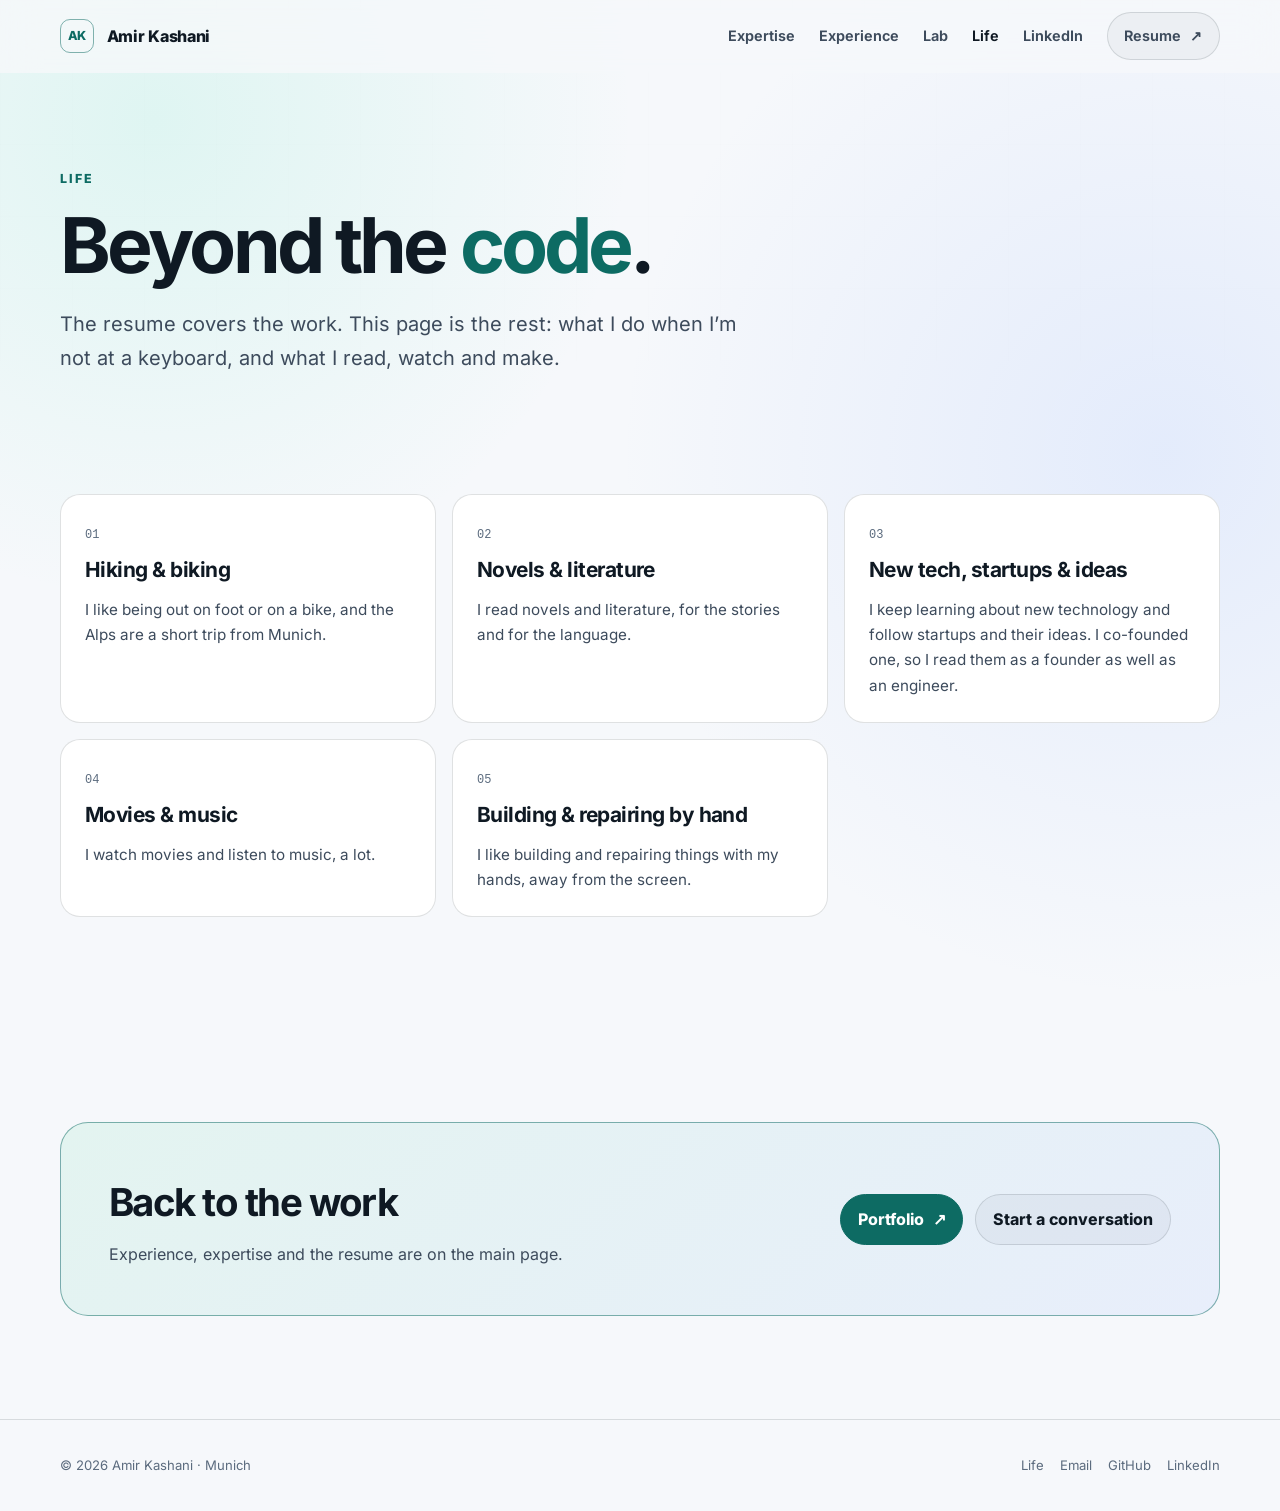
==== life.html @ 5e86ab6a "updated resume to a better form" ====
<!doctype html>
<html lang="en">
<head>
    <meta charset="utf-8">
    <meta name="viewport" content="width=device-width, initial-scale=1">
    <meta name="description" content="Amir Kashani outside of work: hiking and biking, novels and literature, new tech and startups, movies and music, building and repairing things by hand.">
    <meta name="color-scheme" content="dark light">
    <meta name="theme-color" content="#07111f">
    <meta property="og:type" content="website">
    <meta property="og:title" content="Amir Kashani — Life">
    <meta property="og:description" content="Outside of work: hiking and biking, novels, new tech and startups, movies and music, and building things by hand.">
    <meta property="og:url" content="https://aakpro.github.io/life.html">
    <meta property="og:image" content="https://aakpro.github.io/og-image.png">
    <meta property="og:image:alt" content="Amir Kashani, Senior iOS Engineer">
    <meta name="twitter:card" content="summary_large_image">
    <title>Amir Kashani — Life</title>
    <link rel="preload" href="fonts/inter-latin-wght-normal.woff2" as="font" type="font/woff2" crossorigin>
    <link rel="stylesheet" href="styles.css">
    <!-- Google tag (gtag.js) -->
    <script async src="https://www.googletagmanager.com/gtag/js?id=G-NG456J63QW"></script>
    <script>
      window.dataLayer = window.dataLayer || [];
      function gtag(){dataLayer.push(arguments);}
      gtag('js', new Date());

      gtag('config', 'G-NG456J63QW');
    </script>
    <script src="analytics.js" defer></script>
</head>
<body>
    <a class="skip-link" href="#main">Skip to content</a>
    <header class="site-header">
        <nav class="nav wrap" aria-label="Primary navigation">
            <a class="brand" href="index.html" aria-label="Amir Kashani, home">
                <span class="brand-mark" aria-hidden="true">AK</span>
                <span>Amir Kashani</span>
            </a>
            <div class="nav-links">
                <a href="index.html#expertise">Expertise</a>
                <a href="index.html#work">Experience</a>
                <a href="index.html#lab">Lab</a>
                <a href="life.html" aria-current="page">Life</a>
                <a href="https://www.linkedin.com/in/amirabbaskashani" target="_blank" rel="noopener noreferrer">LinkedIn</a>
                <a class="button button-quiet nav-resume" href="resume.html">Resume <span aria-hidden="true">↗</span></a>
            </div>
        </nav>
    </header>

    <main id="main">
        <section class="page-hero wrap" aria-labelledby="life-title">
            <p class="eyebrow">Life</p>
            <h1 id="life-title">Beyond the <span class="accent">code</span>.</h1>
            <p class="lede">The resume covers the work. This page is the rest: what I do when I’m not at a keyboard, and what I read, watch and make.</p>
        </section>

        <section class="section wrap" id="life-cards" aria-label="Interests">
            <div class="life-grid">
                <!-- To add a photo, put a resized copy in images/ and add inside the card, above .card-number:
                     <figure><img src="images/hiking.webp" alt="describe the photo" width="1200" height="800" loading="lazy"></figure> -->
                <article class="life-card">
                    <span class="card-number">01</span>
                    <h2>Hiking &amp; biking</h2>
                    <p>I like being out on foot or on a bike, and the Alps are a short trip from Munich.</p>
                </article>
                <article class="life-card">
                    <span class="card-number">02</span>
                    <h2>Novels &amp; literature</h2>
                    <p>I read novels and literature, for the stories and for the language.</p>
                </article>
                <article class="life-card">
                    <span class="card-number">03</span>
                    <h2>New tech, startups &amp; ideas</h2>
                    <p>I keep learning about new technology and follow startups and their ideas. I co-founded one, so I read them as a founder as well as an engineer.</p>
                </article>
                <article class="life-card">
                    <span class="card-number">04</span>
                    <h2>Movies &amp; music</h2>
                    <p>I watch movies and listen to music, a lot.</p>
                </article>
                <article class="life-card">
                    <span class="card-number">05</span>
                    <h2>Building &amp; repairing by hand</h2>
                    <p>I like building and repairing things with my hands, away from the screen.</p>
                </article>
            </div>
        </section>

        <section class="section wrap" aria-label="Contact">
            <div class="cta-panel">
                <div>
                    <h2>Back to the work</h2>
                    <p>Experience, expertise and the resume are on the main page.</p>
                </div>
                <div class="cta-actions">
                    <a class="button button-primary" href="index.html">Portfolio <span aria-hidden="true">↗</span></a>
                    <a class="button button-quiet" href="mailto:kashaniamirabbas@gmail.com">Start a conversation</a>
                </div>
            </div>
        </section>
    </main>

    <footer class="site-footer">
        <div class="footer-row wrap">
            <span>© 2026 Amir Kashani · Munich</span>
            <div class="footer-links">
                <a href="life.html">Life</a>
                <a href="mailto:kashaniamirabbas@gmail.com">Email</a>
                <a href="https://github.com/aakpro" target="_blank" rel="noopener noreferrer">GitHub</a>
                <a href="https://www.linkedin.com/in/amirabbaskashani" target="_blank" rel="noopener noreferrer">LinkedIn</a>
            </div>
        </div>
    </footer>
</body>
</html>
---- styles.css ----
@font-face {
    font-family: "Inter";
    font-style: normal;
    font-weight: 100 900;
    font-display: swap;
    src: url("fonts/inter-latin-wght-normal.woff2") format("woff2-variations"), url("fonts/inter-latin-wght-normal.woff2") format("woff2");
}

:root {
    color-scheme: dark light;
    --ink: #f4f8fb;
    --strong: #dfe9f3;
    --muted: #a8b6c7;
    --faint: #8493a8;
    --canvas: #07111f;
    --canvas-deep: #040a13;
    --surface: rgba(16, 31, 50, 0.82);
    --surface-soft: rgba(255, 255, 255, 0.04);
    --header-bg: rgba(7, 17, 31, 0.78);
    --line: rgba(163, 190, 219, 0.17);
    --line-strong: rgba(102, 230, 195, 0.42);
    --accent: #66e6c3;
    --on-accent: #041612;
    --blue: #83aaff;
    --blue-soft: rgba(131, 170, 255, 0.09);
    --chip-ink: #dce7f3;
    --glow-a: rgba(31, 96, 111, 0.32);
    --glow-b: rgba(47, 68, 136, 0.24);
    --grid-line: rgba(255, 255, 255, .045);
    --card-grad: linear-gradient(155deg, rgba(21, 43, 66, .92), rgba(9, 20, 35, .88));
    --cta-grad: linear-gradient(140deg, rgba(25, 63, 67, .8), rgba(17, 31, 56, .85));
    --resume-bg: #0a1625;
    --resume-top: linear-gradient(135deg, #102d3c, #101e36 70%);
    --max: 1160px;
    --shadow: 0 30px 90px rgba(0, 0, 0, 0.28);
}

@media (prefers-color-scheme: light) {
    :root {
        --ink: #0f1923;
        --strong: #0f1923;
        --muted: #3d4b5c;
        --faint: #5b6b7e;
        --canvas: #f6f8fb;
        --canvas-deep: #eaeff5;
        --surface: #ffffff;
        --surface-soft: rgba(15, 25, 35, 0.035);
        --header-bg: rgba(246, 248, 251, 0.82);
        --line: rgba(15, 25, 35, 0.13);
        --line-strong: rgba(13, 107, 99, 0.5);
        --accent: #0d6b63;
        --on-accent: #ffffff;
        --blue: #1d4ed8;
        --blue-soft: rgba(29, 78, 216, 0.08);
        --chip-ink: #1f2d3d;
        --glow-a: rgba(102, 230, 195, 0.16);
        --glow-b: rgba(131, 170, 255, 0.16);
        --grid-line: rgba(15, 25, 35, .05);
        --card-grad: linear-gradient(155deg, #ffffff, #eef3f8);
        --cta-grad: linear-gradient(140deg, #e3f4f0, #e8eefb);
        --resume-bg: #ffffff;
        --resume-top: linear-gradient(135deg, #e6f3f1, #eaf0fa 70%);
        --shadow: 0 30px 90px rgba(15, 25, 35, 0.12);
    }
}

* { box-sizing: border-box; }
html { scroll-behavior: smooth; }
body {
    margin: 0;
    min-width: 280px;
    color: var(--ink);
    background:
        radial-gradient(circle at 12% 8%, var(--glow-a), transparent 30rem),
        radial-gradient(circle at 91% 30%, var(--glow-b), transparent 34rem),
        var(--canvas);
    font-family: "Inter", ui-sans-serif, -apple-system, BlinkMacSystemFont, "Segoe UI", sans-serif;
    font-size: 16px;
    line-height: 1.65;
    text-rendering: optimizeLegibility;
}

body::before {
    position: fixed;
    inset: 0;
    z-index: -1;
    content: "";
    opacity: 0.16;
    background-image: linear-gradient(var(--grid-line) 1px, transparent 1px), linear-gradient(90deg, var(--grid-line) 1px, transparent 1px);
    background-size: 72px 72px;
    mask-image: linear-gradient(to bottom, black, transparent 80%);
}

a { color: inherit; }
img { max-width: 100%; }
:focus-visible { outline: 2px solid var(--accent); outline-offset: 3px; }
.wrap { width: min(calc(100% - 3rem), var(--max)); margin-inline: auto; }
.sr-only { position: absolute; width: 1px; height: 1px; margin: -1px; padding: 0; overflow: hidden; clip: rect(0 0 0 0); white-space: nowrap; border: 0; }
.skip-link { position: fixed; top: -5rem; left: 1rem; z-index: 99; padding: .75rem 1rem; border-radius: .65rem; color: var(--on-accent); background: var(--accent); font-weight: 800; }
.skip-link:focus { top: 1rem; }

.site-header {
    position: sticky;
    top: 0;
    z-index: 50;
    border-bottom: 1px solid transparent;
    background: var(--header-bg);
    backdrop-filter: blur(18px);
}
.nav { min-height: 72px; display: flex; align-items: center; justify-content: space-between; gap: 2rem; }
.brand { display: inline-flex; align-items: center; gap: .8rem; text-decoration: none; font-weight: 800; letter-spacing: -.02em; }
.brand-mark { display: grid; place-items: center; width: 34px; height: 34px; border: 1px solid var(--line-strong); border-radius: 10px; color: var(--accent); font-size: .78rem; }
.nav-links { display: flex; align-items: center; gap: 1.5rem; }
.nav-links a { color: var(--muted); text-decoration: none; font-size: .9rem; font-weight: 650; }
.nav-links a:hover, .nav-links a:focus-visible { color: var(--ink); }
.nav-links a[aria-current="page"] { color: var(--ink); }

.button { display: inline-flex; min-height: 48px; align-items: center; justify-content: center; gap: .55rem; padding: .7rem 1.05rem; border: 1px solid var(--line); border-radius: 999px; color: inherit; font: inherit; font-weight: 760; text-decoration: none; cursor: pointer; transition: transform .2s ease, border-color .2s ease, background .2s ease; }
.button:hover { transform: translateY(-2px); border-color: var(--line-strong); }
.button-primary { color: var(--on-accent); background: var(--accent); border-color: var(--accent); }
.button-quiet { background: var(--surface-soft); }

/* Home: hero */
.hero { min-height: calc(100vh - 72px); display: grid; grid-template-columns: minmax(0, 1.25fr) minmax(300px, .75fr); gap: clamp(2.5rem, 7vw, 7rem); align-items: center; padding-block: 5rem; }
.eyebrow { margin: 0 0 1.15rem; color: var(--accent); font-size: .78rem; font-weight: 800; letter-spacing: .17em; text-transform: uppercase; }
.hero h1 { max-width: 820px; margin: 0; font-size: clamp(3rem, 7.2vw, 6rem); line-height: .98; letter-spacing: -.05em; }
.hero h1 .accent, .page-hero h1 .accent { color: var(--accent); }
.hero .lede { max-width: 720px; margin: 1.8rem 0 0; color: var(--muted); font-size: clamp(1.08rem, 2vw, 1.28rem); line-height: 1.7; }
.hero .lede strong { color: var(--ink); font-weight: 680; }
.hero-actions { display: flex; flex-wrap: wrap; gap: .8rem; margin-top: 2rem; }
.profile-card { position: relative; padding: 1.25rem; overflow: hidden; border: 1px solid var(--line); border-radius: 28px; background: var(--card-grad); box-shadow: var(--shadow); }
.profile-card::after { position: absolute; right: -3rem; bottom: -4rem; width: 11rem; height: 11rem; content: ""; border-radius: 50%; background: rgba(102, 230, 195, .11); filter: blur(2px); pointer-events: none; }
.portrait { display: block; width: 100%; height: auto; aspect-ratio: 1 / 1.05; object-fit: cover; border-radius: 20px; filter: saturate(.82) contrast(1.04); }
.profile-meta { position: relative; z-index: 1; padding: 1.1rem .25rem .25rem; }
.profile-meta strong { display: block; font-size: 1.1rem; }
.profile-meta span { color: var(--muted); font-size: .9rem; }
.availability { display: flex; align-items: center; gap: .55rem; margin-top: .8rem; color: var(--muted); font-size: .82rem; }
.dot { flex: none; width: .48rem; height: .48rem; border-radius: 50%; background: var(--accent); box-shadow: 0 0 0 .3rem rgba(102,230,195,.12); }

.proof { border-block: 1px solid var(--line); background: var(--surface-soft); }
.proof-grid { display: grid; grid-template-columns: repeat(4, 1fr); }
.proof-item { padding: 1.5rem; border-right: 1px solid var(--line); }
.proof-item:last-child { border-right: 0; }
.proof-item strong { display: block; color: var(--ink); font-size: clamp(1.45rem, 3vw, 2.15rem); letter-spacing: -.04em; }
.proof-item span { color: var(--muted); font-size: .82rem; }

.section { padding-block: clamp(4rem, 8vw, 7rem); }
.section-heading { display: grid; grid-template-columns: minmax(170px, .38fr) 1fr; gap: 2rem; align-items: start; margin-bottom: 2.5rem; }
.section-kicker { color: var(--accent); font-size: .78rem; font-weight: 800; letter-spacing: .14em; text-transform: uppercase; }
.section-heading h2 { max-width: 760px; margin: 0; font-size: clamp(2rem, 4.3vw, 3.5rem); line-height: 1.06; letter-spacing: -.045em; }
.section-heading p { max-width: 680px; margin: 1rem 0 0; color: var(--muted); }

/* Home: expertise map. Pure CSS: a radio group inside the cards drives the panels and the highlights below. */
.area-picker { margin: 0; padding: 0; border: 0; min-width: 0; }
.area-picker legend { padding: 0; margin-bottom: 1rem; color: var(--muted); font-size: .92rem; }
.area-grid { display: grid; grid-template-columns: repeat(5, minmax(0, 1fr)); gap: .85rem; }
.area-card { position: relative; display: flex; flex-direction: column; gap: .55rem; padding: 1.15rem 1.1rem 1.25rem; border: 1px solid var(--line); border-radius: 18px; background: var(--surface); cursor: pointer; transition: transform .2s ease, border-color .2s ease, background .2s ease; }
.area-card:hover { transform: translateY(-2px); border-color: var(--line-strong); }
.area-card .area-num { color: var(--faint); font-family: ui-monospace, SFMono-Regular, Menlo, monospace; font-size: .72rem; }
.area-card .area-title { font-size: 1.02rem; font-weight: 750; line-height: 1.25; letter-spacing: -.02em; }
.area-card .area-line { color: var(--muted); font-size: .84rem; line-height: 1.5; }
.area-reset { display: inline-flex; align-items: center; margin-top: 1rem; padding: .4rem .85rem; border: 1px solid var(--line); border-radius: 999px; color: var(--muted); font-size: .82rem; font-weight: 650; cursor: pointer; }
.area-reset:hover { color: var(--ink); border-color: var(--line-strong); }
.area-panels { margin-top: 1.5rem; }
.area-panel { display: none; padding: clamp(1.4rem, 3vw, 2.2rem); border: 1px solid var(--line-strong); border-radius: 22px; background: var(--card-grad); }
.area-panel h3 { margin: 0 0 .6rem; font-size: 1.4rem; letter-spacing: -.03em; }
.area-depth { max-width: 760px; margin: 0 0 1.1rem; color: var(--muted); }
.area-proof { margin: 0 0 1.25rem; padding: 0; list-style: none; display: grid; gap: .55rem; }
.area-proof li { position: relative; padding-left: 1.1rem; color: var(--muted); font-size: .95rem; line-height: 1.55; }
.area-proof li::before { position: absolute; left: 0; color: var(--accent); content: "›"; }
.area-proof strong { color: var(--strong); font-weight: 680; }
.chips { display: flex; flex-wrap: wrap; gap: .5rem; margin-top: 1.25rem; }
.area-panel .chips { margin-top: 0; }
.chip { padding: .34rem .62rem; border: 1px solid var(--line); border-radius: 999px; color: var(--chip-ink); background: var(--surface-soft); font-size: .78rem; }

/* Startup-time demo: two bars racing to the same finish line */
.startup-demo { display: grid; gap: .5rem; max-width: 520px; margin: 0 0 1.25rem; }
.startup-demo .bar { height: 2rem; border-radius: 8px; overflow: hidden; background: var(--surface-soft); border: 1px solid var(--line); }
.startup-demo .bar span { display: flex; align-items: center; height: 100%; padding-inline: .7rem; font-size: .8rem; font-weight: 700; white-space: nowrap; animation: grow linear both; transform-origin: left; }
.startup-demo .bar-before span { width: 100%; color: var(--ink); background: rgba(255, 184, 107, .38); animation-duration: 4.5s; }
.startup-demo .bar-after span { width: 22%; color: var(--on-accent); background: var(--accent); animation-duration: 1s; }
@keyframes grow { from { transform: scaleX(0); } to { transform: scaleX(1); } }

/* The filter needs :has(). Older browsers just get every panel, no cards to click. */
@supports selector(:has(a)) {
    .area-card:has(input:checked) { border-color: var(--line-strong); background: var(--card-grad); box-shadow: 0 0 0 1px var(--line-strong); }
    .area-card:has(input:focus-visible), .area-reset:has(input:focus-visible) { outline: 2px solid var(--accent); outline-offset: 3px; }
    main:has(input[value="ios"]:checked) .area-panel[data-area="ios"],
    main:has(input[value="devices"]:checked) .area-panel[data-area="devices"],
    main:has(input[value="media"]:checked) .area-panel[data-area="media"],
    main:has(input[value="agentic"]:checked) .area-panel[data-area="agentic"],
    main:has(input[value="leadership"]:checked) .area-panel[data-area="leadership"] { display: block; }
    /* Dim everything tagged with an area, then bring the matching items back. */
    :where(main:has(input[name="area"]:checked:not([value="all"]))) [data-areas] { opacity: .5; transition: opacity .25s ease; }
    main:has(input[value="ios"]:checked) [data-areas~="ios"],
    main:has(input[value="devices"]:checked) [data-areas~="devices"],
    main:has(input[value="media"]:checked) [data-areas~="media"],
    main:has(input[value="agentic"]:checked) [data-areas~="agentic"],
    main:has(input[value="leadership"]:checked) [data-areas~="leadership"] { opacity: 1; }
}
@supports not selector(:has(a)) {
    .area-panel { display: block; margin-bottom: 1rem; }
    .area-grid, .area-reset, .area-picker legend { display: none; }
}

.work-list { border-top: 1px solid var(--line); }
.work-item { display: grid; grid-template-columns: 180px minmax(0, 1fr) auto; gap: 1.5rem; padding: 1.65rem 0; border-bottom: 1px solid var(--line); }
.work-date { color: var(--faint); font-family: ui-monospace, SFMono-Regular, Menlo, monospace; font-size: .78rem; }
.work-item h3 { margin: 0 0 .35rem; font-size: 1.18rem; }
.work-item p { max-width: 720px; margin: 0; color: var(--muted); font-size: .92rem; }
.work-tag { align-self: start; padding: .35rem .6rem; border-radius: 999px; color: var(--blue); background: var(--blue-soft); font-size: .75rem; white-space: nowrap; }

.lab-grid { display: grid; grid-template-columns: repeat(auto-fit, minmax(300px, 1fr)); gap: 1rem; margin-bottom: 2.5rem; }
.lab-card { display: flex; flex-direction: column; padding: 1.35rem 1.45rem; border: 1px solid var(--line); border-radius: 18px; background: var(--surface); text-decoration: none; transition: transform .2s ease, border-color .2s ease; }
.lab-card:hover { transform: translateY(-2px); border-color: var(--line-strong); }
.lab-tag { font-family: ui-monospace, SFMono-Regular, Menlo, monospace; font-size: .75rem; color: var(--accent); }
.lab-card h3 { margin: .55rem 0 .35rem; font-size: 1.1rem; }
.lab-card p { margin: 0; color: var(--muted); font-size: .9rem; line-height: 1.55; }
.lab-card .lab-link { margin-top: auto; padding-top: 1rem; color: var(--accent); font-size: .84rem; font-weight: 700; }
.lab-note { margin: 0 0 2.5rem; color: var(--faint); font-size: .86rem; }

.cta-panel { display: flex; justify-content: space-between; gap: 2rem; align-items: center; padding: clamp(1.5rem, 4vw, 3rem); border: 1px solid var(--line-strong); border-radius: 28px; background: var(--cta-grad); }
.cta-panel h2 { margin: 0 0 .4rem; font-size: clamp(1.55rem, 3vw, 2.4rem); letter-spacing: -.04em; }
.cta-panel p { margin: 0; color: var(--muted); }
.cta-actions { display: flex; flex-wrap: wrap; gap: .75rem; align-items: center; }

.site-footer { padding-block: 2.2rem; border-top: 1px solid var(--line); color: var(--faint); font-size: .82rem; }
.footer-row { display: flex; justify-content: space-between; gap: 1rem; }
.footer-links { display: flex; flex-wrap: wrap; gap: 1rem; }
.footer-links a { text-decoration: none; }
.footer-links a:hover { color: var(--accent); }

/* Life page */
.page-hero { padding-block: clamp(3.5rem, 8vw, 6rem) 1rem; }
.page-hero h1 { max-width: 820px; margin: 0; font-size: clamp(2.6rem, 6vw, 4.8rem); line-height: 1; letter-spacing: -.05em; }
.page-hero .lede { max-width: 700px; margin: 1.4rem 0 0; color: var(--muted); font-size: clamp(1.05rem, 2vw, 1.25rem); line-height: 1.7; }
.life-grid { display: grid; grid-template-columns: repeat(auto-fit, minmax(300px, 1fr)); gap: 1rem; }
.life-card { padding: 1.5rem; border: 1px solid var(--line); border-radius: 20px; background: var(--surface); }
.life-card figure { margin: -.25rem -.25rem 1.1rem; aspect-ratio: 3 / 2; overflow: hidden; border-radius: 14px; background: var(--surface-soft); }
.life-card figure img { display: block; width: 100%; height: 100%; object-fit: cover; }
.life-card .card-number { color: var(--faint); font-family: ui-monospace, SFMono-Regular, Menlo, monospace; font-size: .75rem; }
.life-card h2 { margin: .5rem 0 .6rem; font-size: 1.3rem; letter-spacing: -.025em; }
.life-card p { margin: 0; color: var(--muted); font-size: .95rem; }

/* Resume */
.resume-body { background: var(--canvas-deep); }
.resume-shell { width: min(calc(100% - 3rem), 960px); margin: 2.5rem auto 4rem; overflow: hidden; border: 1px solid var(--line); border-radius: 28px; background: var(--resume-bg); box-shadow: var(--shadow); }
.resume-top { position: relative; padding: clamp(2rem, 5vw, 3.5rem); overflow: hidden; border-bottom: 1px solid var(--line); background: var(--resume-top); }
.resume-top::after { position: absolute; right: -4rem; top: -5rem; width: 18rem; height: 18rem; content: ""; border: 1px solid rgba(102,230,195,.16); border-radius: 50%; box-shadow: 0 0 0 3rem rgba(102,230,195,.025), 0 0 0 6rem rgba(102,230,195,.02); }
.resume-top-content { position: relative; z-index: 1; }
.resume-top h1 { margin: 0 0 .5rem; font-size: clamp(2.5rem, 7vw, 4.2rem); line-height: .95; letter-spacing: -.065em; }
.resume-title { color: var(--accent); font-size: clamp(1.1rem, 2.4vw, 1.4rem); font-weight: 700; line-height: 1.35; }
.resume-sub { margin: .2rem 0 0; color: var(--muted); font-size: .95rem; }
.contact-row { display: flex; flex-wrap: wrap; gap: .55rem 1.2rem; margin-top: 1.4rem; color: var(--muted); font-size: .86rem; }
.contact-row a { overflow-wrap: anywhere; text-decoration: none; }
.contact-row a:hover { color: var(--accent); }
.resume-content { display: block; width: 100%; padding: clamp(2rem, 5vw, 3.5rem); }
.resume-section { margin-bottom: 2.8rem; scroll-margin-top: 6rem; }
.resume-section:last-child { margin-bottom: 0; }
.resume-section h2 { display: flex; align-items: center; gap: .8rem; margin: 0 0 1.2rem; font-size: .84rem; color: var(--accent); letter-spacing: .14em; text-transform: uppercase; }
.resume-section h2::after { height: 1px; flex: 1; content: ""; background: var(--line); }
.summary { margin: 0; color: var(--strong); font-size: 1.02rem; line-height: 1.75; }
.skill-row { margin-bottom: .8rem; font-size: .92rem; line-height: 1.6; color: var(--muted); }
.skill-row strong { color: var(--ink); font-weight: 700; margin-right: .35rem; }
.experience { position: relative; padding-left: 1.5rem; margin-bottom: 2rem; border-left: 1px solid var(--line); }
.experience::before { position: absolute; left: -.3rem; top: .3rem; width: .52rem; height: .52rem; content: ""; border: 2px solid var(--resume-bg); border-radius: 50%; background: var(--accent); }
.experience-head { display: flex; justify-content: space-between; gap: 1rem; align-items: baseline; }
.experience h3 { margin: 0; font-size: 1.08rem; letter-spacing: -.015em; }
.company { color: var(--blue); font-weight: 700; }
.date { color: var(--faint); font-family: ui-monospace, SFMono-Regular, Menlo, monospace; font-size: .76rem; white-space: nowrap; }
.role-meta { margin: .3rem 0 .85rem; color: var(--faint); font-size: .82rem; }
.experience ul { margin: 0; padding: 0; list-style: none; }
.experience li { position: relative; margin: .6rem 0; padding-left: 1rem; color: var(--muted); font-size: .89rem; line-height: 1.55; }
.experience li::before { position: absolute; left: 0; color: var(--accent); content: "›"; }
.experience li strong { color: var(--strong); }
.project-bullets { margin: 0; padding: 0; list-style: none; }
.project-bullets li { position: relative; margin: .55rem 0; padding-left: 1.1rem; color: var(--muted); font-size: .89rem; line-height: 1.55; }
.project-bullets li::before { position: absolute; left: 0; color: var(--accent); content: "›"; }
.project-bullets li strong { color: var(--strong); }
.meta-section { display: block; }
.meta-subgroup { margin-bottom: 1.4rem; }
.meta-subgroup:last-child { margin-bottom: 0; }
.meta-subgroup p { margin: 0 0 .6rem; color: var(--muted); font-size: .9rem; line-height: 1.55; }
.meta-subgroup strong { color: var(--strong); }
.meta-detail { display: block; color: var(--faint); font-size: .82rem; margin-top: .15rem; }
.resume-actions { display: flex; flex-wrap: wrap; justify-content: center; gap: .7rem; margin: 1.2rem auto 0; }

@media (max-width: 1000px) {
    .area-grid { grid-template-columns: repeat(2, minmax(0, 1fr)); }
}

@media (max-width: 820px) {
    .wrap { width: min(calc(100% - 2rem), var(--max)); }
    .nav { min-height: 64px; }
    .nav-links a:not(.nav-resume) { display: none; }
    .hero { min-height: auto; grid-template-columns: 1fr; gap: 2.25rem; padding-block: 3.5rem; }
    .profile-card { display: grid; grid-template-columns: 112px minmax(0, 1fr); gap: 1rem; align-items: center; }
    .portrait { width: 112px; height: 112px; aspect-ratio: auto; align-self: center; }
    .profile-meta { padding: 0; }
    .proof-grid { grid-template-columns: repeat(2, 1fr); }
    .proof-item:nth-child(2) { border-right: 0; }
    .proof-item:nth-child(-n+2) { border-bottom: 1px solid var(--line); }
    .section-heading { grid-template-columns: 1fr; gap: .7rem; }
    .work-item { grid-template-columns: 110px minmax(0, 1fr); }
    .work-tag { display: none; }
    .resume-shell { width: min(calc(100% - 1.25rem), 960px); margin-block: .625rem 2rem; border-radius: 20px; }
}

@media (max-width: 560px) {
    .brand > span:last-child { display: none; }
    .hero h1 { font-size: clamp(2.6rem, 13vw, 4rem); }
    .hero-actions .button { width: 100%; }
    .profile-card { grid-template-columns: 88px minmax(0, 1fr); border-radius: 20px; }
    .portrait { width: 88px; height: 88px; }
    .proof-item { padding: 1.05rem; }
    .proof-item strong { font-size: 1.4rem; }
    .section { padding-block: 3.5rem; }
    .area-grid { grid-template-columns: 1fr; }
    .work-item { grid-template-columns: 1fr; gap: .35rem; }
    .cta-panel { align-items: stretch; flex-direction: column; }
    .cta-panel .button { width: 100%; }
    .footer-row { flex-direction: column; }
    .resume-top { padding: 1.75rem 1.25rem; }
    .resume-content { padding: 1.5rem 1.25rem; }
    .contact-row { flex-direction: column; gap: .4rem; }
    .experience-head { align-items: flex-start; flex-direction: column; gap: .2rem; }
    .date { white-space: normal; }
}

@media (prefers-reduced-motion: reduce) {
    html { scroll-behavior: auto; }
    .button, .area-card, .lab-card { transition: none; }
    .startup-demo .bar span { animation: none; }
}

@page {
    size: A4;
    margin: 12mm 14mm;
}

@media print {
    :root {
        color-scheme: light;
        --ink: #0f1923;
        --strong: #0f1923;
        --muted: #334155;
        --faint: #64748b;
        --accent: #0d6b63;
        --blue: #1d4ed8;
        --line: #cbd5e1;
    }
    html, body, .resume-body {
        color: var(--ink);
        background: #fff !important;
        /* Chrome can only embed the variable macOS system font as Type3 glyphs, which split
           words in the PDF text layer. Ligatures off, or "buffer" extracts as "buﬀer". */
        font-family: "Helvetica Neue", Helvetica, Arial, sans-serif;
        font-variant-ligatures: none;
        font-size: 9.5pt;
        line-height: 1.38;
        margin: 0;
        padding: 0;
    }
    body::before, .site-header, .resume-actions, .resume-top::after, .skip-link, .resume-photo {
        display: none !important;
    }
    .resume-shell {
        width: 100% !important;
        max-width: 100% !important;
        margin: 0 !important;
        border: 0 !important;
        border-radius: 0 !important;
        box-shadow: none !important;
        background: #fff !important;
    }
    .resume-top {
        display: block !important;
        padding: 0 0 8pt 0 !important;
        margin-bottom: 10pt !important;
        border-bottom: 1.5pt solid var(--line) !important;
        background: none !important;
    }
    .resume-top-content { display: block !important; }
    .resume-top h1 {
        font-size: 24pt !important;
        margin: 0 0 2pt 0 !important;
        line-height: 1.1;
        letter-spacing: -.01em;
        color: #09131d;
    }
    .resume-title {
        font-size: 12pt !important;
        font-weight: 700;
        color: var(--accent) !important;
        margin-bottom: 1pt;
    }
    .resume-sub {
        font-size: 9.5pt;
        color: var(--muted);
        margin: 0 0 3pt 0;
    }
    .eyebrow { display: none; }
    .contact-row {
        display: flex;
        flex-wrap: wrap;
        gap: 2pt 12pt;
        margin-top: 3pt !important;
        font-size: 9pt;
        color: var(--muted);
    }
    .resume-content {
        display: block !important;
        width: 100% !important;
        padding: 0 !important;
    }
    .resume-section {
        margin-bottom: 10pt !important;
        break-inside: auto !important;
    }
    .resume-section h2 {
        font-size: 9pt !important;
        letter-spacing: .04em; /* wider spacing extracts as "P R O F I L E" */
        margin: 0 0 5pt 0 !important;
        color: var(--accent);
        border-bottom: 1pt solid var(--line);
        padding-bottom: 2pt;
        break-after: avoid;
    }
    .resume-section h2::after { display: none; }
    .summary {
        font-size: 9.5pt !important;
        line-height: 1.4;
        color: var(--muted) !important;
        margin: 0;
    }
    .skill-row {
        margin-bottom: 3pt !important;
        font-size: 9pt !important;
        line-height: 1.32;
        color: var(--muted) !important;
    }
    .skill-row strong {
        color: #09131d !important;
        font-size: 9pt !important;
    }
    .experience {
        padding-left: 9pt !important;
        margin-bottom: 8pt !important;
        border-left: 1.5pt solid var(--line) !important;
        break-inside: avoid;
    }
    .experience::before {
        left: -3.5pt !important;
        top: 3pt !important;
        width: 4pt !important;
        height: 4pt !important;
        border-color: #fff !important;
    }
    .experience-head {
        display: flex;
        justify-content: space-between;
        gap: 4pt;
        align-items: baseline;
        break-after: avoid;
    }
    .experience h3 {
        font-size: 10.5pt !important;
        margin: 0;
    }
    .company { color: var(--blue) !important; }
    .date {
        font-size: 8.5pt !important;
    }
    .role-meta {
        font-size: 8.8pt !important;
        margin: 1pt 0 3pt 0 !important;
        break-after: avoid;
    }
    .experience li {
        margin: 2pt 0 !important;
        padding-left: 8pt !important;
        font-size: 9.2pt !important;
        line-height: 1.32;
        color: var(--muted) !important;
        break-inside: avoid;
    }
    .experience li strong {
        color: #0f1923 !important;
    }
    .project-bullets {
        margin: 0;
        padding: 0;
        list-style: none;
    }
    .project-bullets li {
        position: relative;
        margin: 2pt 0 !important;
        padding-left: 8pt !important;
        font-size: 9.2pt !important;
        line-height: 1.32;
        color: var(--muted) !important;
        break-inside: avoid;
    }
    .project-bullets li::before {
        position: absolute;
        left: 0;
        color: var(--accent);
        content: "›";
    }
    .project-bullets li strong {
        color: #0f1923 !important;
    }
    .meta-section { display: block !important; }
    .meta-subgroup {
        break-inside: avoid;
    }
    .meta-subgroup p {
        font-size: 9.2pt !important;
        line-height: 1.3;
        margin: 0 0 3pt 0 !important;
        color: var(--muted) !important;
    }
    .meta-subgroup strong {
        color: #0f1923 !important;
    }
    .meta-detail {
        font-size: 8.6pt !important;
        color: var(--faint) !important;
    }
    /* Chrome writes the PDF text layer in paint order, and positioned boxes paint after
       static ones. Positioning every box keeps the text in DOM order for ATS parsers. */
    .resume-shell :is(header, div, section, article, h1, h2, h3, p, ul, li, time) { position: relative; }
    .resume-top-content { z-index: auto !important; }
    .experience li::before,
    .project-bullets li::before {
        position: static;
        display: inline-block;
        width: 8pt;
        margin-left: -8pt;
    }
    a { text-decoration: none; }
}
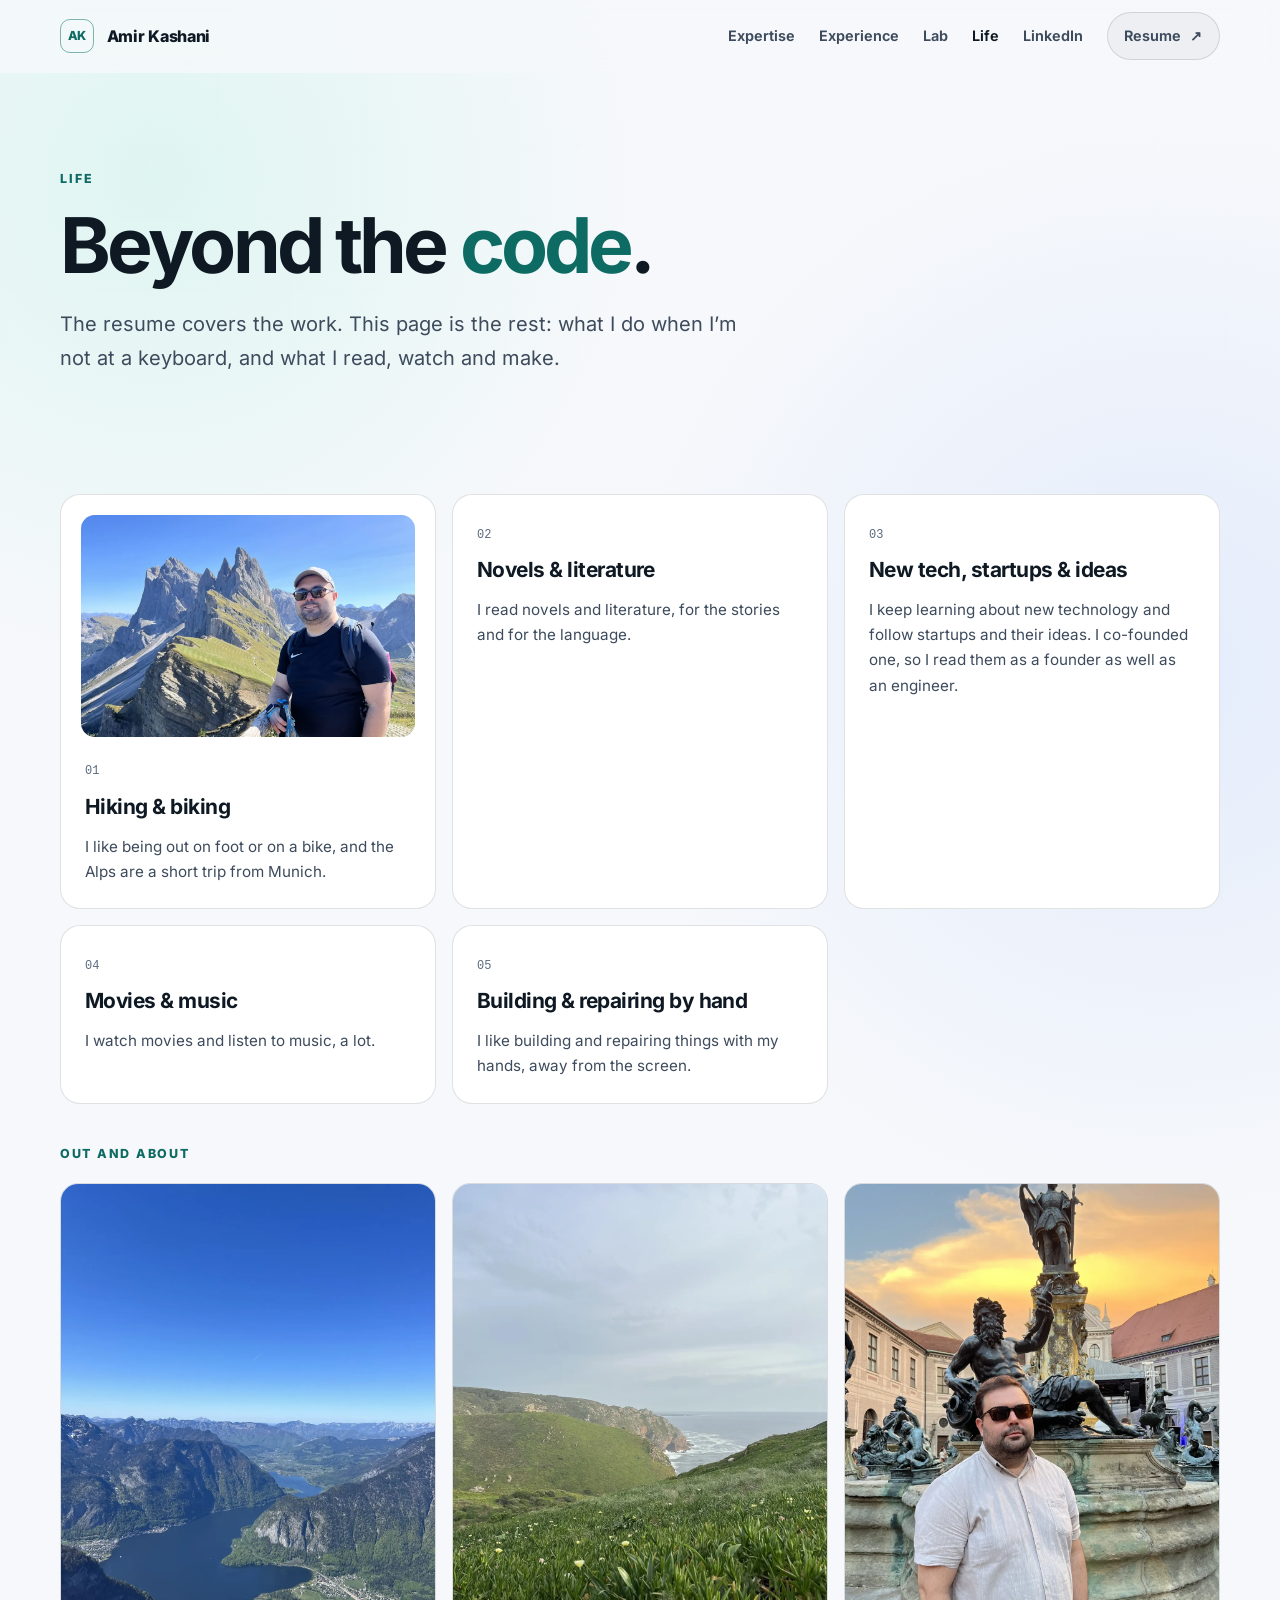
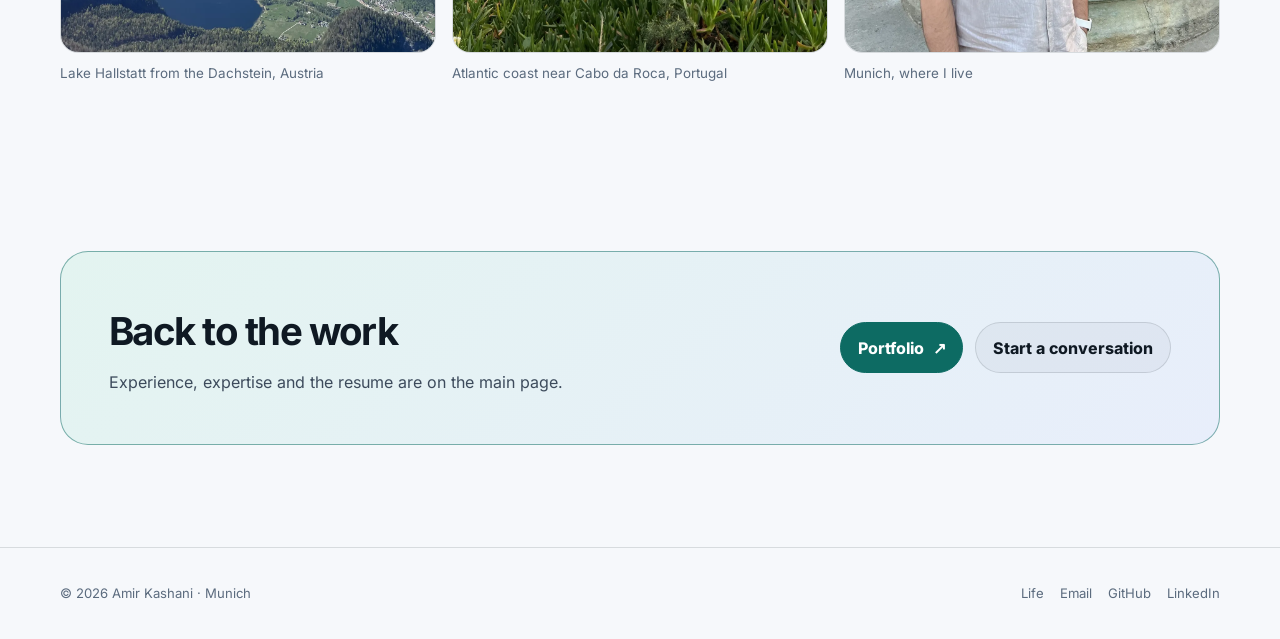
==== commit 5b9b159a: "added images" ====
--- a/life.html
+++ b/life.html
@@ -53,11 +53,13 @@
             <p class="lede">The resume covers the work. This page is the rest: what I do when I’m not at a keyboard, and what I read, watch and make.</p>
         </section>
 
-        <section class="section wrap" id="life-cards" aria-label="Interests">
+        <section class="section wrap" id="life-cards" aria-label="Interests" style="padding-bottom: 2.5rem">
             <div class="life-grid">
-                <!-- To add a photo, put a resized copy in images/ and add inside the card, above .card-number:
-                     <figure><img src="images/hiking.webp" alt="describe the photo" width="1200" height="800" loading="lazy"></figure> -->
+                <!-- To add a photo to a card: put a resized, EXIF-free copy in images/ and add
+                     <figure><img src="images/NAME.webp" alt="…" width="…" height="…" loading="lazy"></figure>
+                     above its .card-number. -->
                 <article class="life-card">
+                    <figure><img src="images/hike-seceda.webp" alt="Amir hiking with trekking poles on the Seceda ridge in the Dolomites" width="1200" height="1600" loading="lazy" style="object-position: 50% 42%"></figure>
                     <span class="card-number">01</span>
                     <h2>Hiking &amp; biking</h2>
                     <p>I like being out on foot or on a bike, and the Alps are a short trip from Munich.</p>
@@ -82,6 +84,24 @@
                     <h2>Building &amp; repairing by hand</h2>
                     <p>I like building and repairing things with my hands, away from the screen.</p>
                 </article>
+            </div>
+        </section>
+
+        <section class="wrap life-gallery-section" aria-labelledby="gallery-title">
+            <h2 id="gallery-title" class="section-kicker">Out and about</h2>
+            <div class="life-gallery">
+                <figure>
+                    <img src="images/hike-dachstein.webp" alt="Lake Hallstatt and the surrounding mountains seen from the Dachstein" width="1200" height="1600" loading="lazy">
+                    <figcaption>Lake Hallstatt from the Dachstein, Austria</figcaption>
+                </figure>
+                <figure>
+                    <img src="images/hike-coast.webp" alt="Green cliffs above the Atlantic Ocean" width="1200" height="1600" loading="lazy">
+                    <figcaption>Atlantic coast near Cabo da Roca, Portugal</figcaption>
+                </figure>
+                <figure>
+                    <img src="images/munich.webp" alt="Amir in front of the Wittelsbach fountain in the Munich Residenz at sunset" width="1200" height="1600" loading="lazy" style="object-position: 50% 60%">
+                    <figcaption>Munich, where I live</figcaption>
+                </figure>
             </div>
         </section>
 
--- a/styles.css
+++ b/styles.css
@@ -241,6 +241,12 @@
 .life-card .card-number { color: var(--faint); font-family: ui-monospace, SFMono-Regular, Menlo, monospace; font-size: .75rem; }
 .life-card h2 { margin: .5rem 0 .6rem; font-size: 1.3rem; letter-spacing: -.025em; }
 .life-card p { margin: 0; color: var(--muted); font-size: .95rem; }
+.life-gallery-section { padding-bottom: clamp(2rem, 5vw, 4rem); }
+.life-gallery-section .section-kicker { margin: 0 0 1.2rem; }
+.life-gallery { display: grid; grid-template-columns: repeat(auto-fit, minmax(240px, 1fr)); gap: 1rem; }
+.life-gallery figure { margin: 0; }
+.life-gallery img { display: block; width: 100%; height: auto; aspect-ratio: 4 / 5; object-fit: cover; border-radius: 18px; border: 1px solid var(--line); }
+.life-gallery figcaption { margin-top: .55rem; color: var(--faint); font-size: .84rem; }
 
 /* Resume */
 .resume-body { background: var(--canvas-deep); }
@@ -449,6 +455,8 @@
         border-left: 1.5pt solid var(--line) !important;
         break-inside: avoid;
     }
+    /* Long entries may break between bullets rather than leave half a page empty. */
+    .experience:has(li:nth-child(4)) { break-inside: auto; }
     .experience::before {
         left: -3.5pt !important;
         top: 3pt !important;
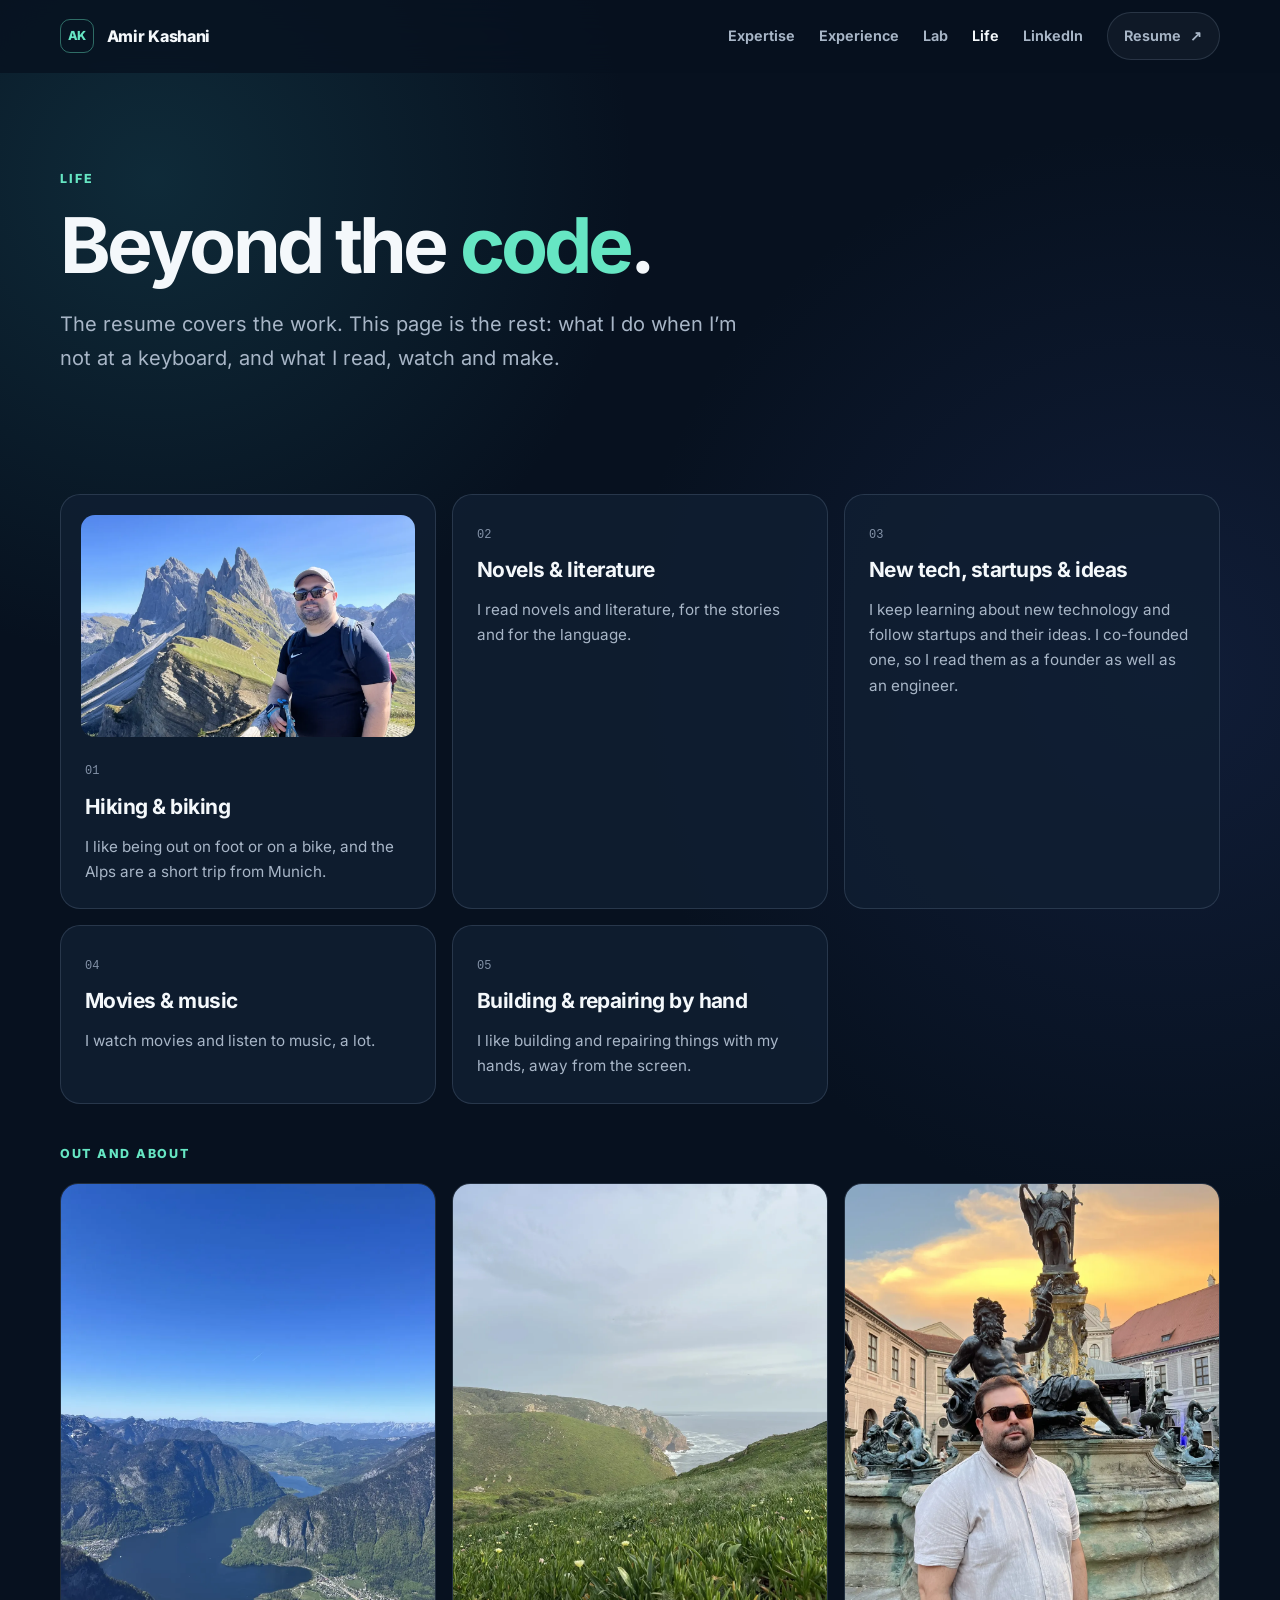
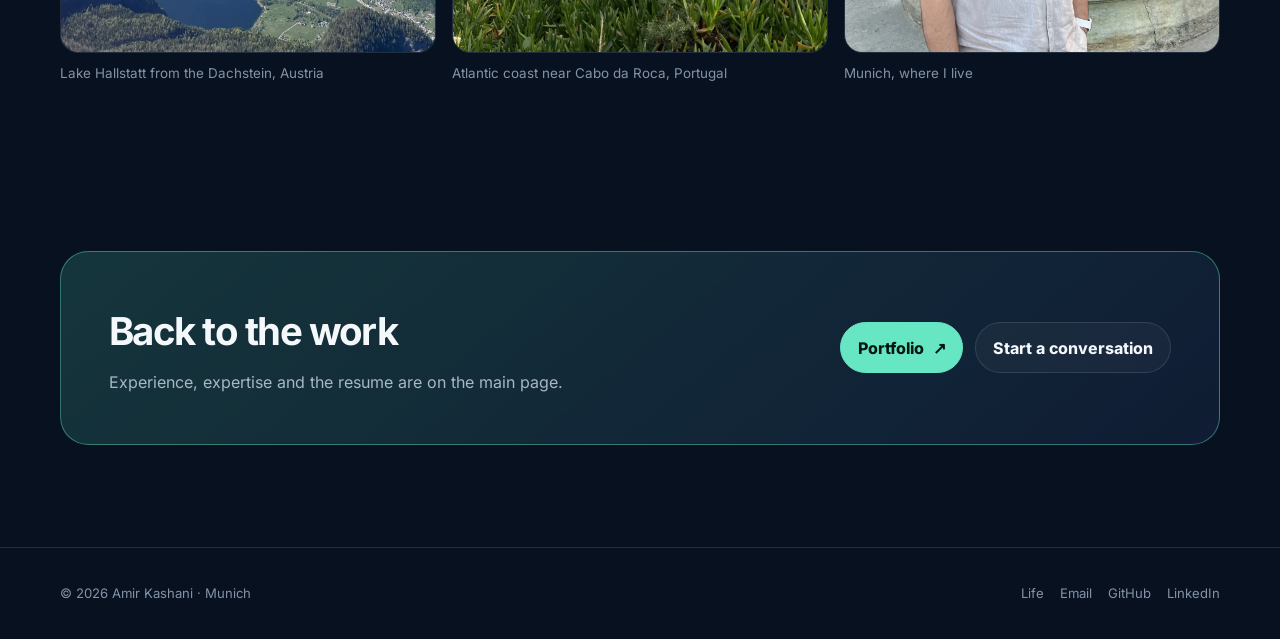
==== commit cadb0c52: "Enforce permanent dark theme across all pages" ====
--- a/life.html
+++ b/life.html
@@ -4,7 +4,7 @@
     <meta charset="utf-8">
     <meta name="viewport" content="width=device-width, initial-scale=1">
     <meta name="description" content="Amir Kashani outside of work: hiking and biking, novels and literature, new tech and startups, movies and music, building and repairing things by hand.">
-    <meta name="color-scheme" content="dark light">
+    <meta name="color-scheme" content="dark">
     <meta name="theme-color" content="#07111f">
     <meta property="og:type" content="website">
     <meta property="og:title" content="Amir Kashani — Life">
--- a/styles.css
+++ b/styles.css
@@ -7,7 +7,7 @@
 }
 
 :root {
-    color-scheme: dark light;
+    color-scheme: dark;
     --ink: #f4f8fb;
     --strong: #dfe9f3;
     --muted: #a8b6c7;
@@ -33,35 +33,6 @@
     --resume-top: linear-gradient(135deg, #102d3c, #101e36 70%);
     --max: 1160px;
     --shadow: 0 30px 90px rgba(0, 0, 0, 0.28);
-}
-
-@media (prefers-color-scheme: light) {
-    :root {
-        --ink: #0f1923;
-        --strong: #0f1923;
-        --muted: #3d4b5c;
-        --faint: #5b6b7e;
-        --canvas: #f6f8fb;
-        --canvas-deep: #eaeff5;
-        --surface: #ffffff;
-        --surface-soft: rgba(15, 25, 35, 0.035);
-        --header-bg: rgba(246, 248, 251, 0.82);
-        --line: rgba(15, 25, 35, 0.13);
-        --line-strong: rgba(13, 107, 99, 0.5);
-        --accent: #0d6b63;
-        --on-accent: #ffffff;
-        --blue: #1d4ed8;
-        --blue-soft: rgba(29, 78, 216, 0.08);
-        --chip-ink: #1f2d3d;
-        --glow-a: rgba(102, 230, 195, 0.16);
-        --glow-b: rgba(131, 170, 255, 0.16);
-        --grid-line: rgba(15, 25, 35, .05);
-        --card-grad: linear-gradient(155deg, #ffffff, #eef3f8);
-        --cta-grad: linear-gradient(140deg, #e3f4f0, #e8eefb);
-        --resume-bg: #ffffff;
-        --resume-top: linear-gradient(135deg, #e6f3f1, #eaf0fa 70%);
-        --shadow: 0 30px 90px rgba(15, 25, 35, 0.12);
-    }
 }
 
 * { box-sizing: border-box; }
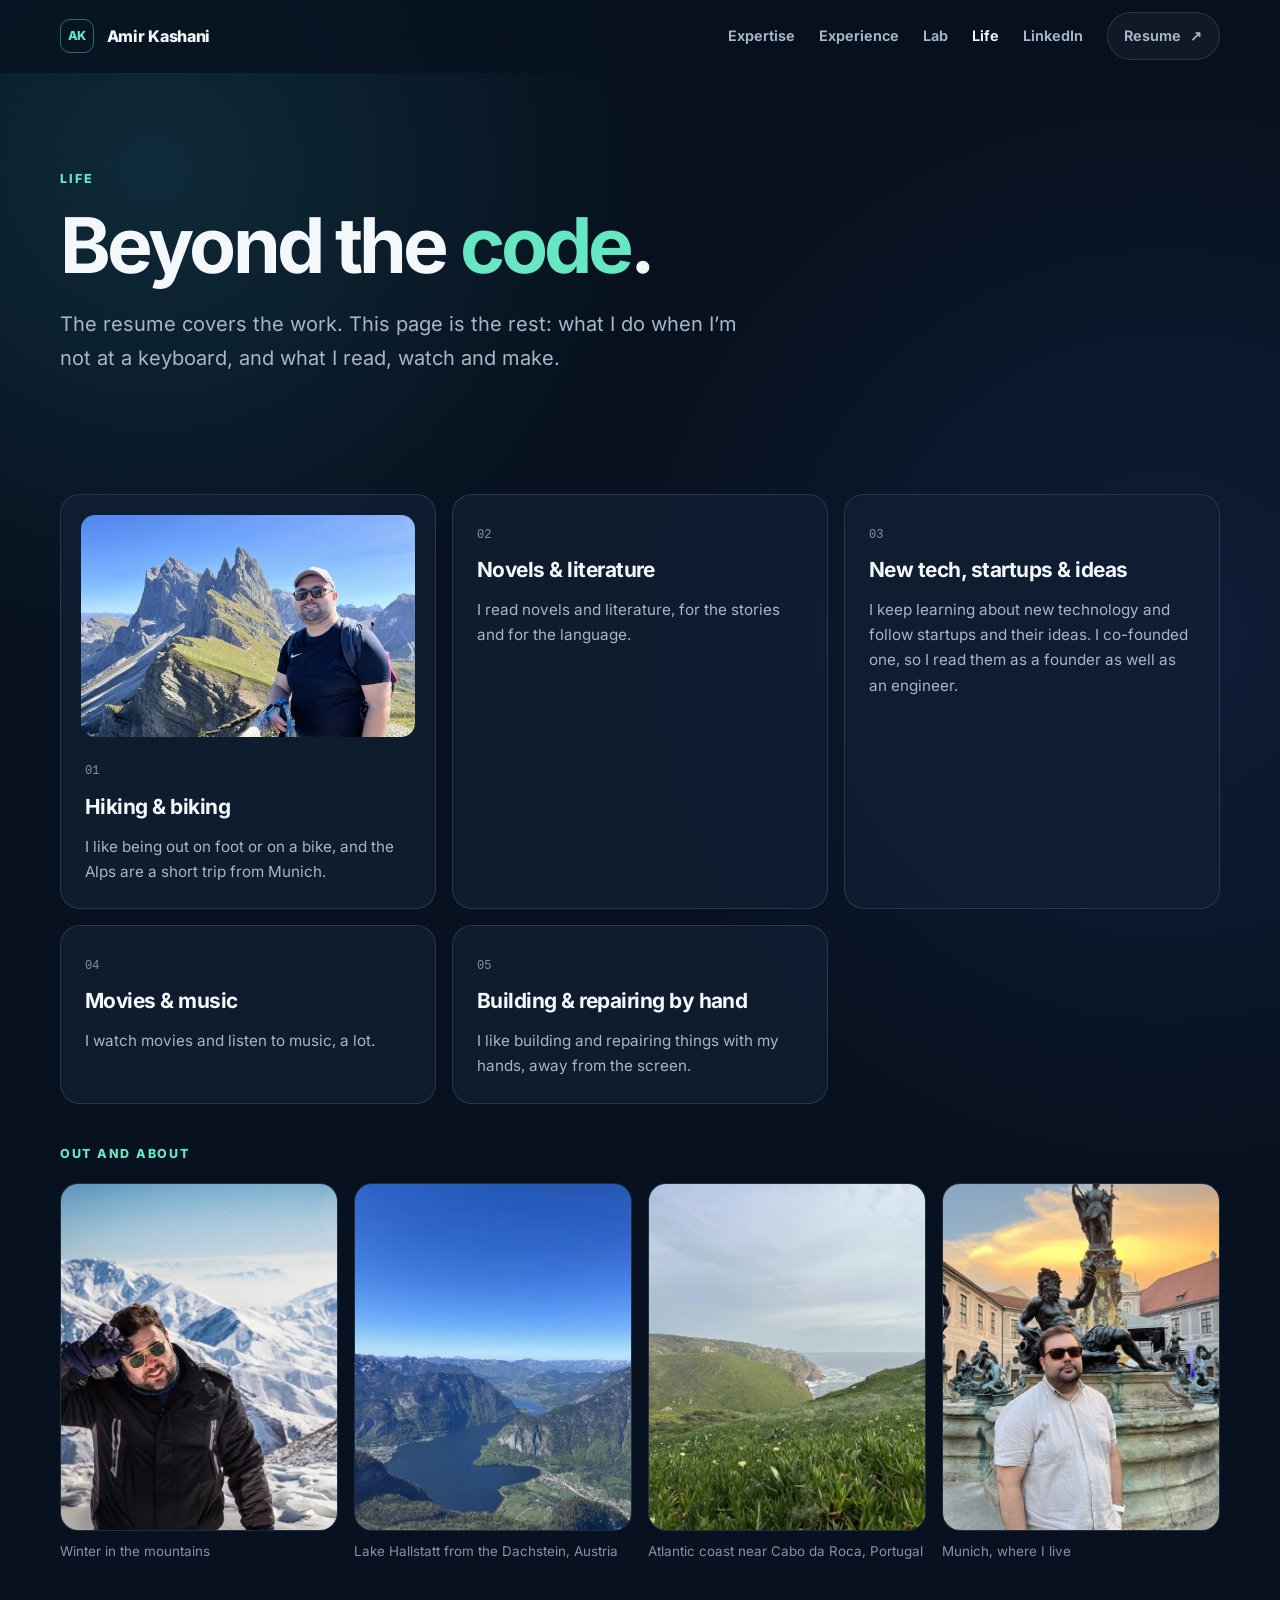
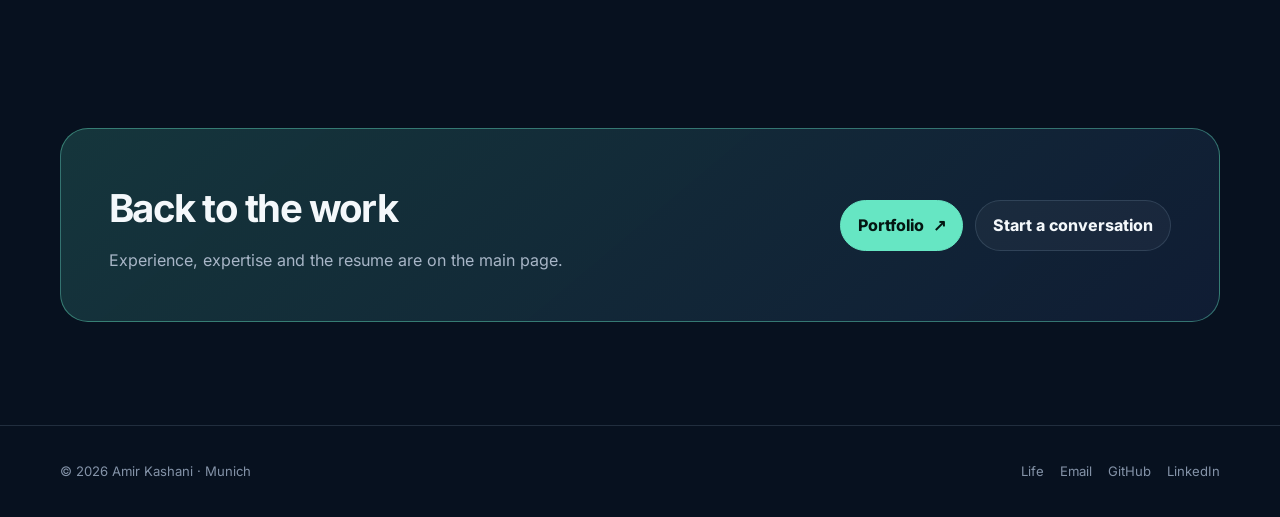
==== commit 04b88ed5: "updated photos" ====
--- a/life.html
+++ b/life.html
@@ -91,6 +91,10 @@
             <h2 id="gallery-title" class="section-kicker">Out and about</h2>
             <div class="life-gallery">
                 <figure>
+                    <img src="images/winter-mountains.webp" alt="Amir in winter gear on a snowy mountain ridge" width="1280" height="853" loading="lazy" style="object-position: 28% 50%">
+                    <figcaption>Winter in the mountains</figcaption>
+                </figure>
+                <figure>
                     <img src="images/hike-dachstein.webp" alt="Lake Hallstatt and the surrounding mountains seen from the Dachstein" width="1200" height="1600" loading="lazy">
                     <figcaption>Lake Hallstatt from the Dachstein, Austria</figcaption>
                 </figure>
--- a/styles.css
+++ b/styles.css
@@ -312,7 +312,7 @@
 
 @page {
     size: A4;
-    margin: 12mm 14mm;
+    margin: 10mm 13mm;
 }
 
 @media print {
@@ -359,14 +359,14 @@
     }
     .resume-top-content { display: block !important; }
     .resume-top h1 {
-        font-size: 24pt !important;
+        font-size: 22pt !important;
         margin: 0 0 2pt 0 !important;
         line-height: 1.1;
         letter-spacing: -.01em;
         color: #09131d;
     }
     .resume-title {
-        font-size: 12pt !important;
+        font-size: 11pt !important;
         font-weight: 700;
         color: var(--accent) !important;
         margin-bottom: 1pt;
@@ -391,7 +391,7 @@
         padding: 0 !important;
     }
     .resume-section {
-        margin-bottom: 10pt !important;
+        margin-bottom: 8pt !important;
         break-inside: auto !important;
     }
     .resume-section h2 {
@@ -405,15 +405,15 @@
     }
     .resume-section h2::after { display: none; }
     .summary {
-        font-size: 9.5pt !important;
-        line-height: 1.4;
+        font-size: 9.2pt !important;
+        line-height: 1.34;
         color: var(--muted) !important;
         margin: 0;
     }
     .skill-row {
-        margin-bottom: 3pt !important;
+        margin-bottom: 2pt !important;
         font-size: 9pt !important;
-        line-height: 1.32;
+        line-height: 1.28;
         color: var(--muted) !important;
     }
     .skill-row strong {
@@ -422,10 +422,13 @@
     }
     .experience {
         padding-left: 9pt !important;
-        margin-bottom: 8pt !important;
+        margin-bottom: 6pt !important;
         border-left: 1.5pt solid var(--line) !important;
         break-inside: avoid;
     }
+    /* Start the leadership role on page two so the two-page resume has a deliberate,
+       balanced transition instead of a dense first page and a sparse second page. */
+    #experience .experience:nth-of-type(2) { break-before: page; }
     /* Long entries may break between bullets rather than leave half a page empty. */
     .experience:has(li:nth-child(4)) { break-inside: auto; }
     .experience::before {
@@ -456,10 +459,10 @@
         break-after: avoid;
     }
     .experience li {
-        margin: 2pt 0 !important;
+        margin: 1.5pt 0 !important;
         padding-left: 8pt !important;
-        font-size: 9.2pt !important;
-        line-height: 1.32;
+        font-size: 9.1pt !important;
+        line-height: 1.27;
         color: var(--muted) !important;
         break-inside: avoid;
     }
@@ -473,10 +476,10 @@
     }
     .project-bullets li {
         position: relative;
-        margin: 2pt 0 !important;
+        margin: 1.5pt 0 !important;
         padding-left: 8pt !important;
-        font-size: 9.2pt !important;
-        line-height: 1.32;
+        font-size: 9.1pt !important;
+        line-height: 1.27;
         color: var(--muted) !important;
         break-inside: avoid;
     }
@@ -494,9 +497,9 @@
         break-inside: avoid;
     }
     .meta-subgroup p {
-        font-size: 9.2pt !important;
-        line-height: 1.3;
-        margin: 0 0 3pt 0 !important;
+        font-size: 9.1pt !important;
+        line-height: 1.27;
+        margin: 0 0 2pt 0 !important;
         color: var(--muted) !important;
     }
     .meta-subgroup strong {
